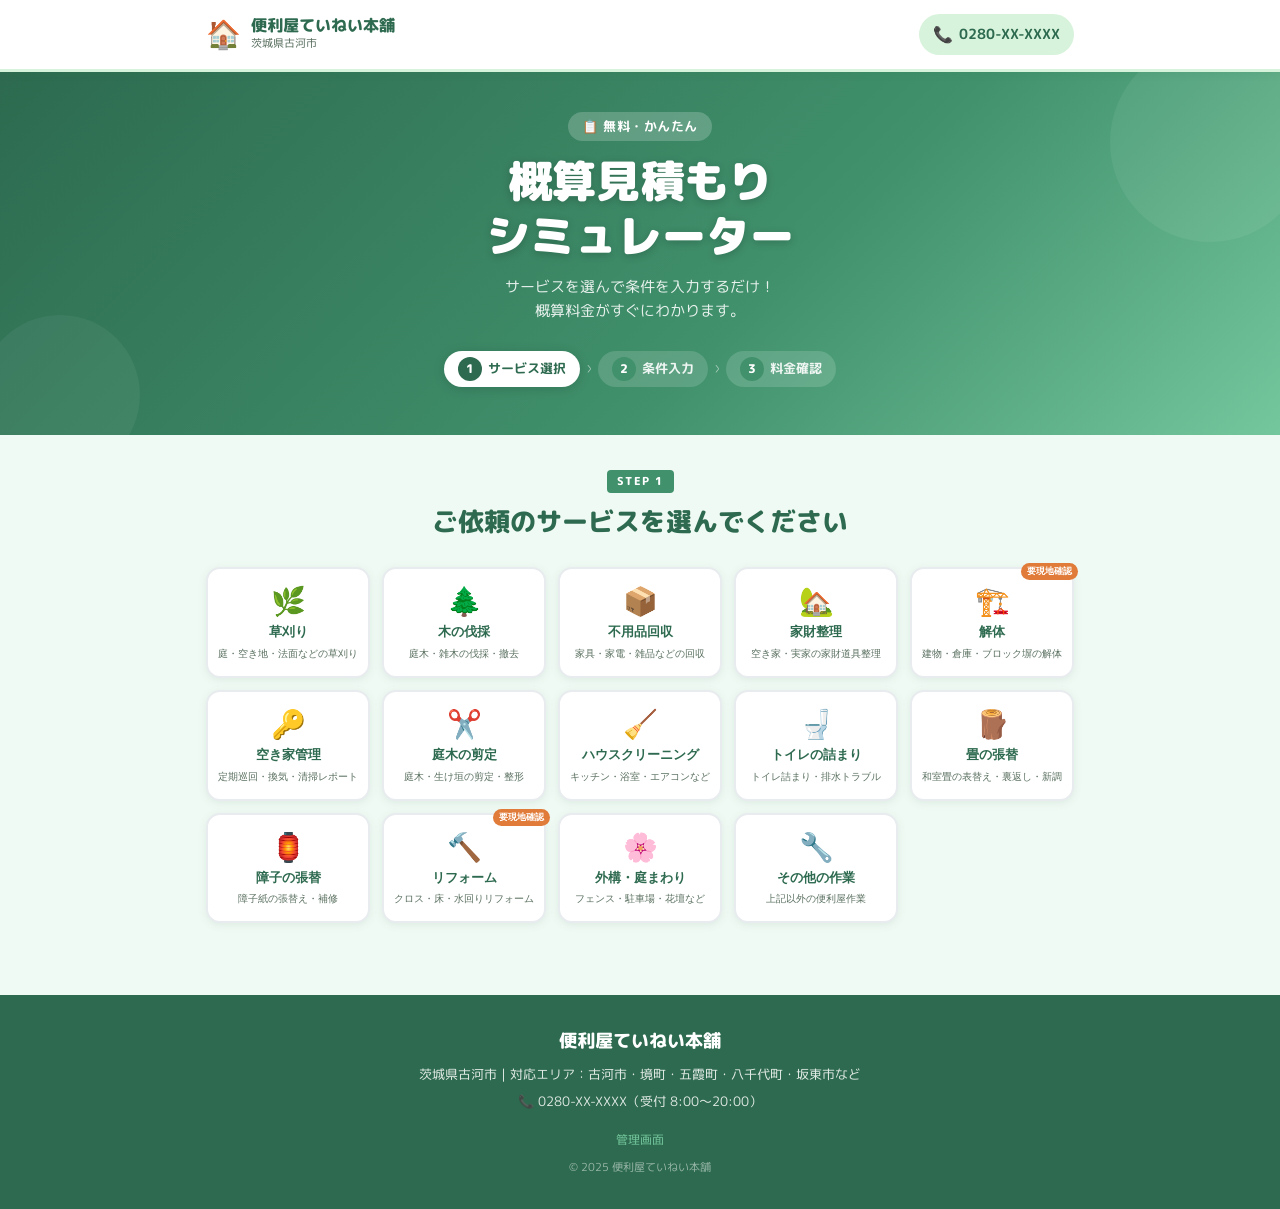
==== index.html @ d910de52 "Add files via upload" ====
<!DOCTYPE html>
<html lang="ja">
<head>
<meta charset="UTF-8">
<meta name="viewport" content="width=device-width, initial-scale=1.0">
<title>便利屋かんたん概算見積もりシミュレーター｜便利屋ていねい本舗</title>
<link rel="preconnect" href="https://fonts.googleapis.com">
<link href="https://fonts.googleapis.com/css2?family=Noto+Sans+JP:wght@400;500;700;900&family=M+PLUS+Rounded+1c:wght@400;700;800&display=swap" rel="stylesheet">
<link rel="stylesheet" href="style.css">
</head>
<body>

<!-- ヘッダー -->
<header class="site-header">
  <div class="header-inner">
    <div class="logo-area">
      <span class="logo-icon">🏠</span>
      <div class="logo-text">
        <span class="logo-main">便利屋ていねい本舗</span>
        <span class="logo-sub">茨城県古河市</span>
      </div>
    </div>
    <a href="tel:0280000000" class="header-tel">
      <span class="tel-icon">📞</span>
      <span class="tel-num">0280-XX-XXXX</span>
    </a>
  </div>
</header>

<!-- メインコンテンツ -->
<main class="main-content">

  <!-- ヒーロー -->
  <section class="hero">
    <div class="hero-inner">
      <div class="hero-badge">📋 無料・かんたん</div>
      <h1 class="hero-title">概算見積もり<br>シミュレーター</h1>
      <p class="hero-desc">サービスを選んで条件を入力するだけ！<br>概算料金がすぐにわかります。</p>
      <div class="hero-steps">
        <div class="step-item active" id="step-indicator-1">
          <span class="step-num">1</span>
          <span class="step-label">サービス選択</span>
        </div>
        <div class="step-arrow">›</div>
        <div class="step-item" id="step-indicator-2">
          <span class="step-num">2</span>
          <span class="step-label">条件入力</span>
        </div>
        <div class="step-arrow">›</div>
        <div class="step-item" id="step-indicator-3">
          <span class="step-num">3</span>
          <span class="step-label">料金確認</span>
        </div>
      </div>
    </div>
  </section>

  <!-- Step 1: サービス選択 -->
  <section class="step-section" id="step1">
    <div class="container">
      <div class="step-header">
        <span class="step-badge">STEP 1</span>
        <h2 class="step-title">ご依頼のサービスを選んでください</h2>
      </div>
      <div class="service-grid" id="serviceGrid">
        <!-- JSで生成 -->
      </div>
    </div>
  </section>

  <!-- Step 2: 条件入力 -->
  <section class="step-section hidden" id="step2">
    <div class="container">
      <button class="back-btn" id="backToStep1">← サービス選択に戻る</button>
      <div class="step-header">
        <span class="step-badge">STEP 2</span>
        <h2 class="step-title" id="step2Title">条件を選んでください</h2>
        <div class="selected-service-label" id="selectedServiceLabel"></div>
      </div>
      <div class="questions-area" id="questionsArea">
        <!-- JSで生成 -->
      </div>
      <div class="calc-btn-wrap">
        <button class="calc-btn" id="calcBtn" onclick="calculateEstimate()">
          <span>概算料金を計算する</span>
          <span class="btn-arrow">→</span>
        </button>
      </div>
    </div>
  </section>

  <!-- Step 3: 結果表示 -->
  <section class="step-section hidden" id="step3">
    <div class="container">
      <button class="back-btn" id="backToStep2">← 条件入力に戻る</button>
      <div class="step-header">
        <span class="step-badge">STEP 3</span>
        <h2 class="step-title">概算見積もり結果</h2>
      </div>

      <div class="result-card">
        <div class="result-service-name" id="resultServiceName"></div>
        <div class="result-conditions" id="resultConditions"></div>

        <div class="result-price-area" id="resultPriceArea">
          <!-- JSで生成 -->
        </div>

        <div class="result-notice">
          <span class="notice-icon">⚠️</span>
          <p>表示金額は概算です。作業環境、搬出距離、処分量、現地状況により料金は変動します。正式なお見積もりは現地確認後にご案内します。</p>
        </div>
      </div>

      <!-- 問い合わせ導線 -->
      <div class="contact-section">
        <h3 class="contact-title">このままご相談・お見積もりへ</h3>
        <div class="contact-buttons">
          <a href="#" class="contact-btn line-btn" id="lineBtn">
            <span class="btn-icon">💬</span>
            <div class="btn-text">
              <span class="btn-main">LINEで相談する</span>
              <span class="btn-sub">24時間受付・かんたん</span>
            </div>
          </a>
          <a href="tel:0280000000" class="contact-btn tel-btn">
            <span class="btn-icon">📞</span>
            <div class="btn-text">
              <span class="btn-main">電話する</span>
              <span class="btn-sub">0280-XX-XXXX</span>
            </div>
          </a>
          <a href="#inquiryForm" class="contact-btn form-btn" id="formScrollBtn">
            <span class="btn-icon">📝</span>
            <div class="btn-text">
              <span class="btn-main">フォームで依頼</span>
              <span class="btn-sub">見積もり内容を引き継ぎ</span>
            </div>
          </a>
        </div>
      </div>

      <!-- 問い合わせフォーム -->
      <div class="inquiry-form-section" id="inquiryForm">
        <h3 class="form-title">📋 お見積もり依頼フォーム</h3>
        <p class="form-subtitle">概算見積もり内容が自動で入力されます。</p>
        <div class="form-wrap">
          <div class="form-group">
            <label class="form-label">お名前 <span class="required">必須</span></label>
            <input type="text" class="form-input" id="customerName" placeholder="例：田中 太郎">
          </div>
          <div class="form-group">
            <label class="form-label">電話番号 <span class="required">必須</span></label>
            <input type="tel" class="form-input" id="customerPhone" placeholder="例：090-XXXX-XXXX">
          </div>
          <div class="form-group">
            <label class="form-label">メールアドレス</label>
            <input type="email" class="form-input" id="customerEmail" placeholder="例：taro@example.com">
          </div>
          <div class="form-group">
            <label class="form-label">概算見積もり内容</label>
            <textarea class="form-textarea" id="estimateContent" rows="6" readonly></textarea>
          </div>
          <div class="form-group">
            <label class="form-label">ご要望・補足事項</label>
            <textarea class="form-textarea" id="customerMessage" rows="4" placeholder="現地の状況、ご要望などをご記入ください。"></textarea>
          </div>
          <button class="submit-btn" onclick="submitForm()">
            <span>送信する</span>
            <span class="btn-arrow">→</span>
          </button>
        </div>
      </div>

    </div>
  </section>

</main>

<!-- フッター -->
<footer class="site-footer">
  <div class="footer-inner">
    <p class="footer-name">便利屋ていねい本舗</p>
    <p class="footer-addr">茨城県古河市｜対応エリア：古河市・境町・五霞町・八千代町・坂東市など</p>
    <p class="footer-tel">📞 0280-XX-XXXX（受付 8:00〜20:00）</p>
    <div class="footer-links">
      <a href="admin.html">管理画面</a>
    </div>
    <p class="footer-copy">© 2025 便利屋ていねい本舗</p>
  </div>
</footer>

<!-- 送信完了モーダル -->
<div class="modal-overlay hidden" id="modalOverlay">
  <div class="modal-box">
    <div class="modal-icon">✅</div>
    <h3 class="modal-title">送信完了しました！</h3>
    <p class="modal-text">お問い合わせありがとうございます。<br>担当者より折り返しご連絡いたします。</p>
    <button class="modal-close-btn" onclick="closeModal()">閉じる</button>
  </div>
</div>

<script src="data.js"></script>
<script src="app.js"></script>
</body>
</html>
---- style.css ----
/* ============================================================
   便利屋かんたん概算見積もりシミュレーター
   style.css - メインスタイル
   ============================================================ */

/* ---- カスタムプロパティ ---- */
:root {
  --green-deep: #2d6a4f;
  --green-mid: #40916c;
  --green-light: #74c69d;
  --green-pale: #d8f3dc;
  --green-bg: #f0faf4;
  --beige: #fdf6ec;
  --beige-mid: #f5e6c8;
  --brown: #a0522d;
  --orange: #e07b39;
  --orange-light: #fdebd0;
  --white: #ffffff;
  --gray-100: #f8f9fa;
  --gray-200: #e9ecef;
  --gray-400: #adb5bd;
  --gray-600: #6c757d;
  --gray-800: #343a40;
  --text: #2c3e2e;
  --text-light: #5a7060;
  --shadow-sm: 0 2px 8px rgba(45,106,79,0.10);
  --shadow-md: 0 4px 20px rgba(45,106,79,0.14);
  --shadow-lg: 0 8px 40px rgba(45,106,79,0.18);
  --radius: 14px;
  --radius-sm: 8px;
  --radius-lg: 20px;
  --font-main: 'M PLUS Rounded 1c', 'Noto Sans JP', sans-serif;
}

/* ---- リセット ---- */
*, *::before, *::after { box-sizing: border-box; margin: 0; padding: 0; }
html { scroll-behavior: smooth; }
body {
  font-family: var(--font-main);
  background: var(--green-bg);
  color: var(--text);
  font-size: 16px;
  line-height: 1.6;
  min-height: 100vh;
}

/* ---- ヘッダー ---- */
.site-header {
  background: var(--white);
  border-bottom: 3px solid var(--green-pale);
  position: sticky;
  top: 0;
  z-index: 100;
  box-shadow: var(--shadow-sm);
}
.header-inner {
  max-width: 900px;
  margin: 0 auto;
  padding: 12px 16px;
  display: flex;
  align-items: center;
  justify-content: space-between;
  gap: 12px;
}
.logo-area {
  display: flex;
  align-items: center;
  gap: 10px;
}
.logo-icon { font-size: 28px; }
.logo-text { display: flex; flex-direction: column; }
.logo-main {
  font-size: 16px;
  font-weight: 800;
  color: var(--green-deep);
  line-height: 1.2;
}
.logo-sub {
  font-size: 11px;
  color: var(--text-light);
}
.header-tel {
  display: flex;
  align-items: center;
  gap: 6px;
  background: var(--green-pale);
  color: var(--green-deep);
  font-weight: 700;
  font-size: 14px;
  padding: 8px 14px;
  border-radius: 50px;
  text-decoration: none;
  transition: background 0.2s;
}
.header-tel:hover { background: var(--green-light); color: var(--white); }
.tel-icon { font-size: 16px; }

/* ---- ヒーロー ---- */
.hero {
  background: linear-gradient(135deg, var(--green-deep) 0%, var(--green-mid) 60%, var(--green-light) 100%);
  padding: 40px 16px 48px;
  text-align: center;
  position: relative;
  overflow: hidden;
}
.hero::before {
  content: '';
  position: absolute;
  top: -30px; right: -30px;
  width: 200px; height: 200px;
  background: rgba(255,255,255,0.06);
  border-radius: 50%;
}
.hero::after {
  content: '';
  position: absolute;
  bottom: -40px; left: -20px;
  width: 160px; height: 160px;
  background: rgba(255,255,255,0.05);
  border-radius: 50%;
}
.hero-inner { position: relative; z-index: 1; }
.hero-badge {
  display: inline-block;
  background: rgba(255,255,255,0.2);
  color: var(--white);
  font-size: 13px;
  font-weight: 700;
  padding: 4px 14px;
  border-radius: 50px;
  margin-bottom: 12px;
  letter-spacing: 0.5px;
}
.hero-title {
  font-size: clamp(28px, 7vw, 44px);
  font-weight: 900;
  color: var(--white);
  line-height: 1.25;
  margin-bottom: 12px;
  text-shadow: 0 2px 8px rgba(0,0,0,0.2);
}
.hero-desc {
  font-size: 15px;
  color: rgba(255,255,255,0.88);
  margin-bottom: 28px;
}
.hero-steps {
  display: flex;
  align-items: center;
  justify-content: center;
  gap: 6px;
  flex-wrap: wrap;
}
.step-item {
  display: flex;
  align-items: center;
  gap: 6px;
  background: rgba(255,255,255,0.15);
  border-radius: 50px;
  padding: 6px 14px;
  transition: all 0.3s;
}
.step-item.active {
  background: var(--white);
  box-shadow: 0 2px 12px rgba(0,0,0,0.15);
}
.step-item.done { background: rgba(255,255,255,0.35); }
.step-num {
  width: 24px; height: 24px;
  background: var(--green-mid);
  color: var(--white);
  border-radius: 50%;
  display: flex; align-items: center; justify-content: center;
  font-size: 12px;
  font-weight: 800;
}
.step-item.active .step-num { background: var(--green-deep); }
.step-label {
  font-size: 13px;
  font-weight: 700;
  color: rgba(255,255,255,0.9);
}
.step-item.active .step-label { color: var(--green-deep); }
.step-arrow {
  color: rgba(255,255,255,0.6);
  font-size: 18px;
  font-weight: 300;
}

/* ---- コンテナ ---- */
.container {
  max-width: 900px;
  margin: 0 auto;
  padding: 0 16px;
}

/* ---- セクション共通 ---- */
.step-section {
  padding: 32px 0;
}
.step-section.hidden { display: none; }

.step-header {
  margin-bottom: 24px;
  text-align: center;
}
.step-badge {
  display: inline-block;
  background: var(--green-mid);
  color: var(--white);
  font-size: 11px;
  font-weight: 800;
  letter-spacing: 1.5px;
  padding: 3px 10px;
  border-radius: 4px;
  margin-bottom: 8px;
}
.step-title {
  font-size: clamp(18px, 4.5vw, 26px);
  font-weight: 800;
  color: var(--green-deep);
  margin-bottom: 8px;
}

/* ---- サービスグリッド ---- */
.service-grid {
  display: grid;
  grid-template-columns: repeat(auto-fill, minmax(140px, 1fr));
  gap: 12px;
}
@media (max-width: 480px) {
  .service-grid { grid-template-columns: repeat(3, 1fr); gap: 8px; }
}

.service-card {
  background: var(--white);
  border: 2.5px solid var(--gray-200);
  border-radius: var(--radius);
  padding: 16px 8px;
  display: flex;
  flex-direction: column;
  align-items: center;
  gap: 6px;
  cursor: pointer;
  transition: all 0.2s ease;
  box-shadow: var(--shadow-sm);
  position: relative;
  text-align: center;
}
.service-card:hover {
  border-color: var(--green-light);
  background: var(--green-bg);
  transform: translateY(-2px);
  box-shadow: var(--shadow-md);
}
.service-card.selected {
  border-color: var(--green-mid);
  background: var(--green-pale);
  box-shadow: 0 0 0 3px rgba(64,145,108,0.2), var(--shadow-md);
}
.service-icon { font-size: 28px; }
.service-name {
  font-size: 13px;
  font-weight: 800;
  color: var(--green-deep);
  line-height: 1.3;
}
.service-desc {
  font-size: 10px;
  color: var(--text-light);
  line-height: 1.3;
}
.visit-badge {
  position: absolute;
  top: -6px; right: -6px;
  background: var(--orange);
  color: var(--white);
  font-size: 9px;
  font-weight: 700;
  padding: 2px 6px;
  border-radius: 50px;
}

/* ---- 戻るボタン ---- */
.back-btn {
  background: none;
  border: none;
  color: var(--green-mid);
  font-size: 14px;
  font-weight: 700;
  cursor: pointer;
  padding: 8px 0;
  margin-bottom: 16px;
  display: flex;
  align-items: center;
  gap: 4px;
  font-family: var(--font-main);
}
.back-btn:hover { color: var(--green-deep); }

/* ---- 選択サービスラベル ---- */
.selected-service-label { margin-top: 8px; }
.service-chip {
  display: inline-block;
  background: var(--green-pale);
  color: var(--green-deep);
  font-size: 14px;
  font-weight: 700;
  padding: 6px 16px;
  border-radius: 50px;
}

/* ---- 質問エリア ---- */
.questions-area { display: flex; flex-direction: column; gap: 20px; }

.question-block {
  background: var(--white);
  border-radius: var(--radius);
  padding: 20px;
  box-shadow: var(--shadow-sm);
  border: 1.5px solid var(--gray-200);
}
.question-label {
  display: block;
  font-size: 15px;
  font-weight: 800;
  color: var(--green-deep);
  margin-bottom: 12px;
}
.required {
  background: #e74c3c;
  color: white;
  font-size: 10px;
  padding: 2px 6px;
  border-radius: 4px;
  margin-left: 6px;
  vertical-align: middle;
}

/* ---- select オプションボタン ---- */
.select-options {
  display: flex;
  flex-direction: column;
  gap: 8px;
}
.option-btn {
  background: var(--gray-100);
  border: 2px solid var(--gray-200);
  border-radius: var(--radius-sm);
  padding: 12px 16px;
  text-align: left;
  font-size: 14px;
  font-weight: 700;
  color: var(--text);
  cursor: pointer;
  transition: all 0.18s;
  font-family: var(--font-main);
  width: 100%;
}
.option-btn:hover {
  border-color: var(--green-light);
  background: var(--green-bg);
}
.option-btn.selected {
  border-color: var(--green-mid);
  background: var(--green-pale);
  color: var(--green-deep);
}
.option-btn.selected::before {
  content: '✓ ';
  color: var(--green-mid);
}

/* ---- 数値入力 ---- */
.number-input-wrap {
  display: flex;
  align-items: center;
  gap: 12px;
}
.num-btn {
  width: 44px; height: 44px;
  background: var(--green-pale);
  border: 2px solid var(--green-light);
  border-radius: 50%;
  font-size: 20px;
  font-weight: 700;
  color: var(--green-deep);
  cursor: pointer;
  display: flex; align-items: center; justify-content: center;
  transition: all 0.15s;
  flex-shrink: 0;
}
.num-btn:hover { background: var(--green-light); color: white; }
.number-input {
  width: 100px;
  height: 44px;
  border: 2px solid var(--gray-200);
  border-radius: var(--radius-sm);
  font-size: 18px;
  font-weight: 700;
  text-align: center;
  color: var(--text);
  font-family: var(--font-main);
  padding: 0 8px;
}
.number-input:focus {
  outline: none;
  border-color: var(--green-mid);
}

/* ---- チェックボックス ---- */
.checkbox-options {
  display: flex;
  flex-direction: column;
  gap: 8px;
}
.checkbox-label {
  display: flex;
  align-items: center;
  gap: 10px;
  cursor: pointer;
  padding: 10px 12px;
  border: 2px solid var(--gray-200);
  border-radius: var(--radius-sm);
  background: var(--gray-100);
  transition: all 0.15s;
}
.checkbox-label:hover { border-color: var(--green-light); background: var(--green-bg); }
.checkbox-input {
  width: 20px; height: 20px;
  accent-color: var(--green-mid);
  cursor: pointer;
  flex-shrink: 0;
}
.checkbox-text {
  font-size: 14px;
  font-weight: 700;
  color: var(--text);
}

/* ---- 計算ボタン ---- */
.calc-btn-wrap {
  margin-top: 28px;
  text-align: center;
}
.calc-btn {
  background: linear-gradient(135deg, var(--green-mid), var(--green-deep));
  color: var(--white);
  border: none;
  border-radius: 50px;
  padding: 18px 48px;
  font-size: 18px;
  font-weight: 800;
  cursor: pointer;
  display: inline-flex;
  align-items: center;
  gap: 10px;
  box-shadow: 0 4px 20px rgba(45,106,79,0.35);
  transition: all 0.2s;
  font-family: var(--font-main);
}
.calc-btn:hover {
  transform: translateY(-2px);
  box-shadow: 0 6px 28px rgba(45,106,79,0.45);
}
.btn-arrow { font-size: 20px; }

/* ---- 結果カード ---- */
.result-card {
  background: var(--white);
  border-radius: var(--radius-lg);
  box-shadow: var(--shadow-lg);
  padding: 28px;
  margin-bottom: 24px;
  border: 2px solid var(--green-pale);
}
.result-service-name {
  font-size: 20px;
  font-weight: 800;
  color: var(--green-deep);
  margin-bottom: 12px;
  display: flex;
  align-items: center;
  gap: 8px;
}
.result-icon { font-size: 24px; }
.result-conditions {
  display: flex;
  flex-wrap: wrap;
  gap: 6px;
  margin-bottom: 20px;
}
.condition-chip {
  background: var(--green-pale);
  color: var(--green-deep);
  font-size: 12px;
  font-weight: 700;
  padding: 4px 10px;
  border-radius: 50px;
}

/* ---- 料金表示 ---- */
.price-display {
  text-align: center;
  padding: 24px;
  background: linear-gradient(135deg, var(--green-pale), #eef9f2);
  border-radius: var(--radius);
  margin-bottom: 20px;
}
.price-label {
  display: block;
  font-size: 13px;
  font-weight: 700;
  color: var(--text-light);
  margin-bottom: 8px;
  letter-spacing: 1px;
}
.price-range {
  display: flex;
  align-items: baseline;
  justify-content: center;
  gap: 8px;
  margin-bottom: 8px;
}
.price-num {
  font-size: clamp(26px, 7vw, 40px);
  font-weight: 900;
  color: var(--green-deep);
}
.price-wave {
  font-size: 24px;
  color: var(--text-light);
  font-weight: 400;
}
.visit-required-badge {
  display: inline-block;
  background: var(--orange);
  color: var(--white);
  font-size: 12px;
  font-weight: 700;
  padding: 4px 12px;
  border-radius: 50px;
  margin-top: 8px;
}
.price-consult {
  text-align: center;
  padding: 24px;
  background: var(--orange-light);
  border-radius: var(--radius);
  margin-bottom: 20px;
}
.consult-badge {
  display: inline-block;
  background: var(--orange);
  color: white;
  font-size: 16px;
  font-weight: 800;
  padding: 6px 20px;
  border-radius: 50px;
  margin-bottom: 12px;
}
.consult-text {
  font-size: 14px;
  color: var(--brown);
  font-weight: 700;
}

/* ---- 内訳 ---- */
.price-breakdown {
  border-top: 1.5px solid var(--gray-200);
  padding-top: 16px;
}
.breakdown-title {
  font-size: 12px;
  font-weight: 700;
  color: var(--text-light);
  margin-bottom: 10px;
  letter-spacing: 0.5px;
}
.breakdown-item {
  display: flex;
  justify-content: space-between;
  align-items: center;
  padding: 6px 0;
  border-bottom: 1px dashed var(--gray-200);
  font-size: 13px;
}
.breakdown-item:last-child { border-bottom: none; }
.bd-label { color: var(--text-light); }
.bd-amount { font-weight: 700; color: var(--green-deep); }

/* ---- 注意書き ---- */
.result-notice {
  display: flex;
  align-items: flex-start;
  gap: 10px;
  background: #fff9e6;
  border: 1.5px solid #f5c842;
  border-radius: var(--radius-sm);
  padding: 14px;
  margin-top: 16px;
}
.notice-icon { font-size: 18px; flex-shrink: 0; margin-top: 2px; }
.result-notice p {
  font-size: 13px;
  color: #856404;
  line-height: 1.6;
  font-weight: 500;
}

/* ---- 問い合わせ導線 ---- */
.contact-section {
  background: var(--white);
  border-radius: var(--radius-lg);
  padding: 28px;
  box-shadow: var(--shadow-md);
  margin-bottom: 24px;
}
.contact-title {
  font-size: 18px;
  font-weight: 800;
  color: var(--green-deep);
  text-align: center;
  margin-bottom: 20px;
}
.contact-buttons {
  display: flex;
  flex-direction: column;
  gap: 12px;
}
.contact-btn {
  display: flex;
  align-items: center;
  gap: 14px;
  padding: 16px 20px;
  border-radius: var(--radius);
  text-decoration: none;
  font-family: var(--font-main);
  transition: all 0.2s;
  box-shadow: var(--shadow-sm);
}
.contact-btn:hover { transform: translateY(-2px); box-shadow: var(--shadow-md); }
.line-btn { background: #00b900; }
.tel-btn { background: var(--green-mid); }
.form-btn { background: var(--orange); }
.btn-icon { font-size: 28px; }
.btn-text { display: flex; flex-direction: column; }
.btn-main { font-size: 16px; font-weight: 800; color: white; }
.btn-sub { font-size: 12px; color: rgba(255,255,255,0.8); }

/* ---- 問い合わせフォーム ---- */
.inquiry-form-section {
  background: var(--white);
  border-radius: var(--radius-lg);
  padding: 28px;
  box-shadow: var(--shadow-md);
}
.form-title {
  font-size: 18px;
  font-weight: 800;
  color: var(--green-deep);
  margin-bottom: 8px;
}
.form-subtitle {
  font-size: 13px;
  color: var(--text-light);
  margin-bottom: 20px;
}
.form-wrap { display: flex; flex-direction: column; gap: 16px; }
.form-group { display: flex; flex-direction: column; gap: 6px; }
.form-label {
  font-size: 14px;
  font-weight: 700;
  color: var(--text);
}
.form-input, .form-textarea {
  border: 2px solid var(--gray-200);
  border-radius: var(--radius-sm);
  padding: 12px 14px;
  font-size: 15px;
  font-family: var(--font-main);
  color: var(--text);
  transition: border 0.2s;
  width: 100%;
  background: var(--gray-100);
}
.form-input:focus, .form-textarea:focus {
  outline: none;
  border-color: var(--green-mid);
  background: white;
}
.form-textarea { resize: vertical; }
.form-textarea[readonly] { background: var(--green-bg); color: var(--text-light); }

.submit-btn {
  background: linear-gradient(135deg, var(--green-mid), var(--green-deep));
  color: white;
  border: none;
  border-radius: 50px;
  padding: 16px 40px;
  font-size: 17px;
  font-weight: 800;
  cursor: pointer;
  display: flex;
  align-items: center;
  justify-content: center;
  gap: 10px;
  width: 100%;
  box-shadow: 0 4px 16px rgba(45,106,79,0.3);
  transition: all 0.2s;
  font-family: var(--font-main);
  margin-top: 8px;
}
.submit-btn:hover { transform: translateY(-2px); box-shadow: 0 6px 24px rgba(45,106,79,0.4); }

/* ---- モーダル ---- */
.modal-overlay {
  position: fixed;
  inset: 0;
  background: rgba(0,0,0,0.55);
  display: flex;
  align-items: center;
  justify-content: center;
  z-index: 9999;
  padding: 20px;
}
.modal-overlay.hidden { display: none; }
.modal-box {
  background: white;
  border-radius: var(--radius-lg);
  padding: 36px 28px;
  text-align: center;
  max-width: 360px;
  width: 100%;
  box-shadow: var(--shadow-lg);
}
.modal-icon { font-size: 48px; margin-bottom: 12px; }
.modal-title {
  font-size: 20px;
  font-weight: 800;
  color: var(--green-deep);
  margin-bottom: 12px;
}
.modal-text {
  font-size: 14px;
  color: var(--text-light);
  line-height: 1.7;
  margin-bottom: 20px;
}
.modal-close-btn {
  background: var(--green-mid);
  color: white;
  border: none;
  border-radius: 50px;
  padding: 12px 32px;
  font-size: 15px;
  font-weight: 700;
  cursor: pointer;
  font-family: var(--font-main);
}

/* ---- フッター ---- */
.site-footer {
  background: var(--green-deep);
  color: rgba(255,255,255,0.85);
  padding: 32px 16px;
  margin-top: 40px;
  text-align: center;
}
.footer-inner { max-width: 600px; margin: 0 auto; }
.footer-name {
  font-size: 18px;
  font-weight: 800;
  color: white;
  margin-bottom: 8px;
}
.footer-addr, .footer-tel {
  font-size: 13px;
  margin-bottom: 6px;
  line-height: 1.6;
}
.footer-links {
  margin: 14px 0 8px;
}
.footer-links a {
  color: var(--green-light);
  font-size: 12px;
  text-decoration: none;
}
.footer-copy { font-size: 11px; opacity: 0.6; margin-top: 8px; }

/* ---- no-question ---- */
.no-question {
  background: var(--green-pale);
  border-radius: var(--radius-sm);
  padding: 16px;
  font-size: 14px;
  color: var(--text-light);
  text-align: center;
}

/* ---- アニメーション ---- */
@keyframes fadeUp {
  from { opacity: 0; transform: translateY(16px); }
  to   { opacity: 1; transform: translateY(0); }
}
.step-visible {
  animation: fadeUp 0.35s ease both;
}
.result-card { animation: fadeUp 0.4s ease both; }

/* ============================================================
   管理画面 (admin.html 共有スタイル)
   ============================================================ */
.admin-header {
  background: var(--green-deep);
  color: white;
  padding: 14px 20px;
  display: flex;
  align-items: center;
  gap: 12px;
}
.admin-header h1 { font-size: 16px; font-weight: 800; }
.admin-nav {
  background: var(--white);
  border-bottom: 2px solid var(--green-pale);
  padding: 0 16px;
  display: flex;
  gap: 0;
  overflow-x: auto;
}
.admin-nav a {
  color: var(--text-light);
  text-decoration: none;
  font-size: 13px;
  font-weight: 700;
  padding: 12px 16px;
  white-space: nowrap;
  border-bottom: 3px solid transparent;
  transition: all 0.15s;
}
.admin-nav a.active, .admin-nav a:hover {
  color: var(--green-deep);
  border-bottom-color: var(--green-mid);
}
.admin-main {
  max-width: 900px;
  margin: 0 auto;
  padding: 24px 16px;
}
.admin-section {
  background: var(--white);
  border-radius: var(--radius);
  padding: 20px;
  margin-bottom: 20px;
  box-shadow: var(--shadow-sm);
  border: 1.5px solid var(--gray-200);
}
.admin-section-title {
  font-size: 15px;
  font-weight: 800;
  color: var(--green-deep);
  margin-bottom: 16px;
  padding-bottom: 10px;
  border-bottom: 1.5px solid var(--green-pale);
}
.admin-table {
  width: 100%;
  border-collapse: collapse;
  font-size: 13px;
}
.admin-table th {
  background: var(--green-bg);
  color: var(--green-deep);
  font-weight: 800;
  text-align: left;
  padding: 10px 12px;
  border-bottom: 2px solid var(--green-pale);
}
.admin-table td {
  padding: 10px 12px;
  border-bottom: 1px solid var(--gray-200);
  vertical-align: middle;
}
.admin-table tr:hover td { background: var(--green-bg); }
.admin-input {
  width: 100%;
  border: 1.5px solid var(--gray-200);
  border-radius: var(--radius-sm);
  padding: 6px 10px;
  font-size: 13px;
  font-family: var(--font-main);
  color: var(--text);
  background: var(--gray-100);
}
.admin-input:focus {
  outline: none;
  border-color: var(--green-mid);
  background: white;
}
.admin-btn {
  background: var(--green-mid);
  color: white;
  border: none;
  border-radius: var(--radius-sm);
  padding: 8px 16px;
  font-size: 12px;
  font-weight: 700;
  cursor: pointer;
  font-family: var(--font-main);
  transition: background 0.15s;
}
.admin-btn:hover { background: var(--green-deep); }
.admin-btn.danger { background: #e74c3c; }
.admin-btn.danger:hover { background: #c0392b; }
.admin-btn.secondary { background: var(--gray-400); }
.toggle-switch {
  width: 40px; height: 22px;
  background: var(--gray-400);
  border-radius: 11px;
  position: relative;
  cursor: pointer;
  transition: background 0.2s;
  border: none;
  flex-shrink: 0;
}
.toggle-switch.on { background: var(--green-mid); }
.toggle-switch::after {
  content: '';
  width: 18px; height: 18px;
  background: white;
  border-radius: 50%;
  position: absolute;
  top: 2px; left: 2px;
  transition: left 0.2s;
}
.toggle-switch.on::after { left: 20px; }
.admin-save-bar {
  position: sticky;
  bottom: 0;
  background: var(--white);
  border-top: 2px solid var(--green-pale);
  padding: 12px 16px;
  display: flex;
  align-items: center;
  justify-content: space-between;
  gap: 12px;
  z-index: 50;
}
.save-status {
  font-size: 13px;
  color: var(--green-mid);
  font-weight: 700;
}
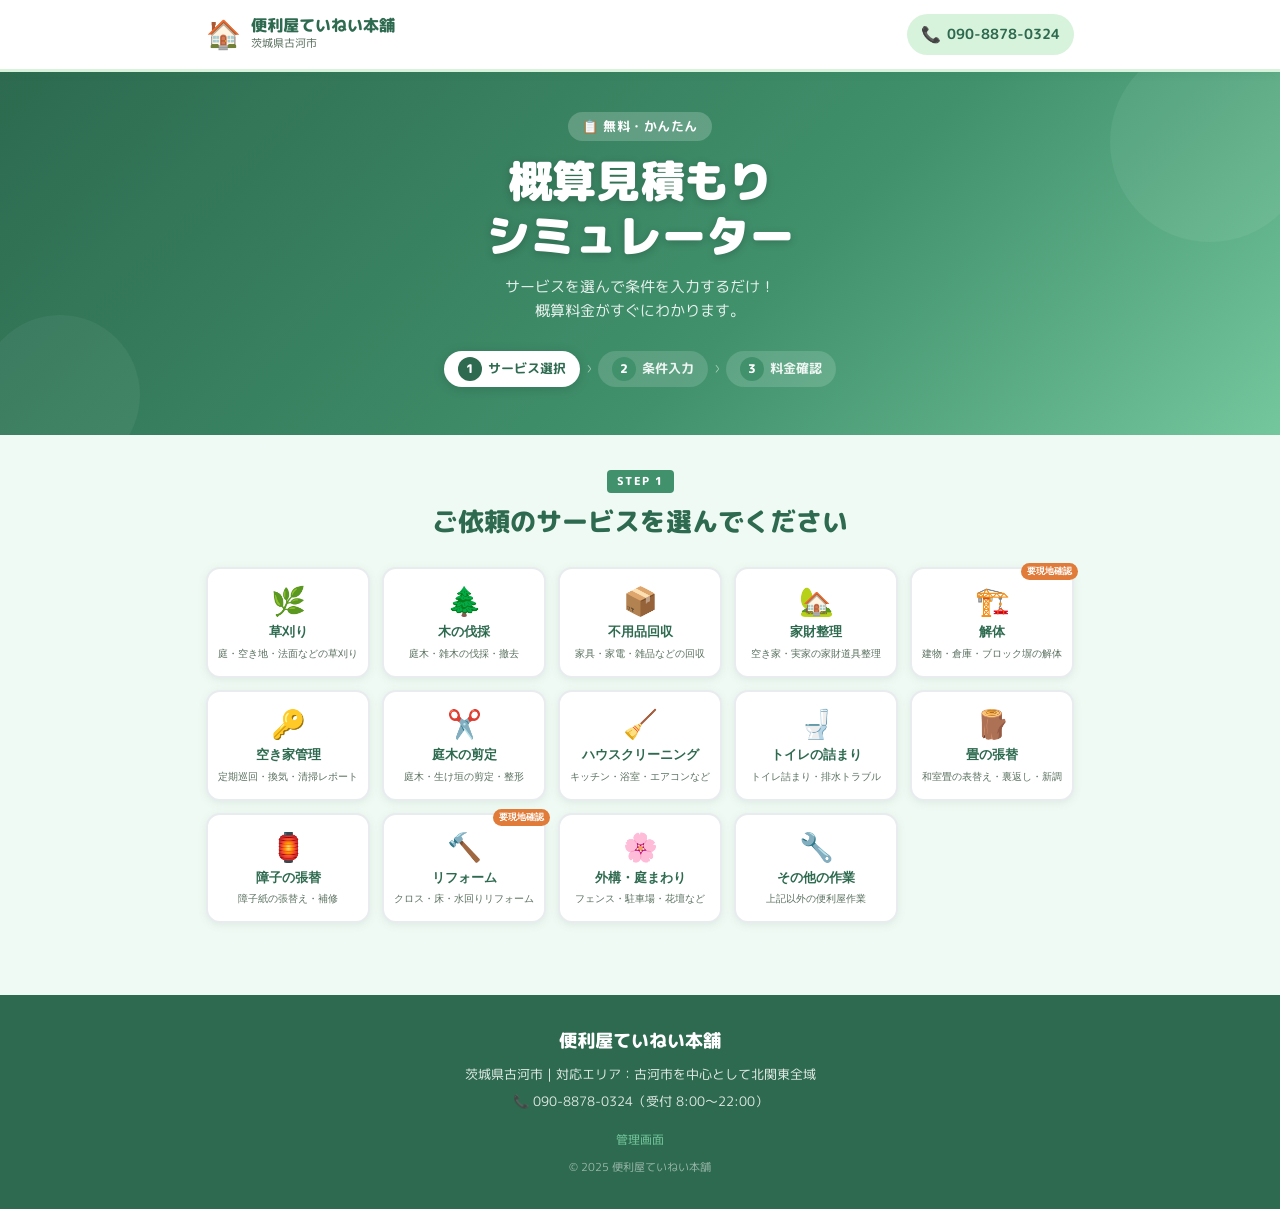
==== commit 9057ab51: "fix: ロゴリンク・電話番号・対応エリア・受付時間を更新 - ロゴを公式サイト(flattech.tokyo/flat/)へのリンクに変更 - 電話番号を090-8878-0324に統一 - 対応エ" ====
--- a/index.html
+++ b/index.html
@@ -13,16 +13,16 @@
 <!-- ヘッダー -->
 <header class="site-header">
   <div class="header-inner">
-    <div class="logo-area">
+    <a href="https://www.flattech.tokyo/flat/" class="logo-area">
       <span class="logo-icon">🏠</span>
       <div class="logo-text">
         <span class="logo-main">便利屋ていねい本舗</span>
         <span class="logo-sub">茨城県古河市</span>
       </div>
-    </div>
-    <a href="tel:0280000000" class="header-tel">
+    </a>
+    <a href="tel:09088780324" class="header-tel">
       <span class="tel-icon">📞</span>
-      <span class="tel-num">0280-XX-XXXX</span>
+      <span class="tel-num">090-8878-0324</span>
     </a>
   </div>
 </header>
@@ -123,11 +123,11 @@
               <span class="btn-sub">24時間受付・かんたん</span>
             </div>
           </a>
-          <a href="tel:0280000000" class="contact-btn tel-btn">
+          <a href="tel:09088780324" class="contact-btn tel-btn">
             <span class="btn-icon">📞</span>
             <div class="btn-text">
               <span class="btn-main">電話する</span>
-              <span class="btn-sub">0280-XX-XXXX</span>
+              <span class="btn-sub">090-8878-0324</span>
             </div>
           </a>
           <a href="#inquiryForm" class="contact-btn form-btn" id="formScrollBtn">
@@ -181,8 +181,8 @@
 <footer class="site-footer">
   <div class="footer-inner">
     <p class="footer-name">便利屋ていねい本舗</p>
-    <p class="footer-addr">茨城県古河市｜対応エリア：古河市・境町・五霞町・八千代町・坂東市など</p>
-    <p class="footer-tel">📞 0280-XX-XXXX（受付 8:00〜20:00）</p>
+    <p class="footer-addr">茨城県古河市｜対応エリア：古河市を中心として北関東全域</p>
+    <p class="footer-tel">📞 090-8878-0324（受付 8:00〜22:00）</p>
     <div class="footer-links">
       <a href="admin.html">管理画面</a>
     </div>
--- a/style.css
+++ b/style.css
@@ -66,6 +66,8 @@
   display: flex;
   align-items: center;
   gap: 10px;
+  text-decoration: none;
+  color: inherit;
 }
 .logo-icon { font-size: 28px; }
 .logo-text { display: flex; flex-direction: column; }
